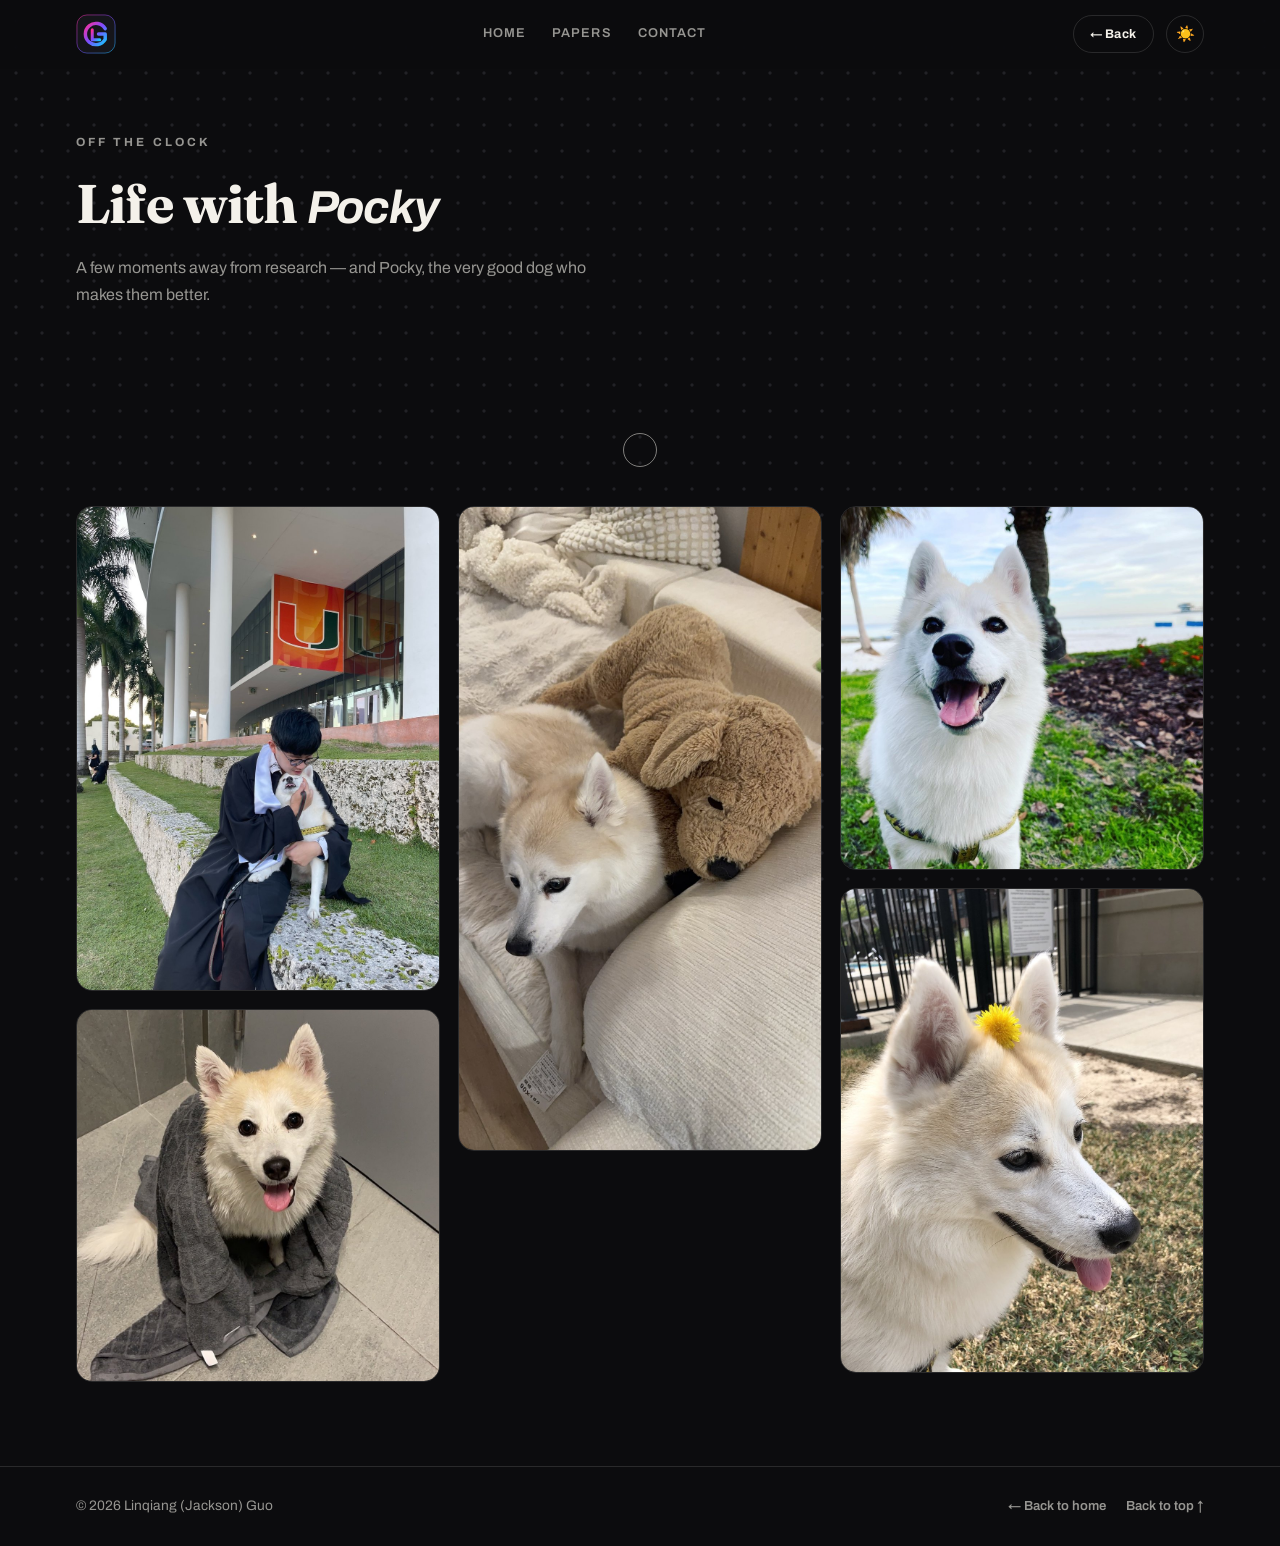
==== life.html @ 6c708724 "Fix life gallery images not showing + add daytime logo - Life gallery: drop data-reveal (Intersectio" ====
<!DOCTYPE html>
<html lang="en">
<head>
  <meta charset="UTF-8" />
  <meta name="viewport" content="width=device-width, initial-scale=1.0" />
  <title>Off the Clock — Linqiang (Jackson) Guo</title>
  <meta name="description" content="Life beyond research — coffee, walks, and my dog." />
  <link rel="preconnect" href="https://fonts.googleapis.com" />
  <link rel="preconnect" href="https://fonts.gstatic.com" crossorigin />
  <link href="https://fonts.googleapis.com/css2?family=Anton&family=Archivo:ital,wght@0,400..800;1,400..800&family=Fraunces:opsz,wght@9..144,400..700&display=swap" rel="stylesheet" />
  <link rel="icon" href="assets/img/favicon-lg.svg?v=7" type="image/svg+xml" />
  <link rel="stylesheet" href="assets/css/editorial.css?v=27" />
</head>
<body>

  <!-- intro loader -->
  <div class="loader" id="loader" aria-hidden="true">
    <div class="loader__inner">
      <span class="loader__name">Off the Clock</span>
      <span class="loader__bar"><i></i></span>
    </div>
  </div>

  <canvas class="fx-canvas" id="fxCanvas" aria-hidden="true"></canvas>
  <canvas class="meteor-canvas" id="meteorCanvas" aria-hidden="true"></canvas>

  <!-- ===== Navigation ===== -->
  <header class="nav" id="nav">
    <div class="container nav__inner">
      <a href="index.html#top" class="nav__brand" aria-label="Linqiang Guo — home">
        <img class="brandmark-img logo-dark" src="assets/img/logo-lg.svg?v=27" alt="LG" width="40" height="40" />
        <img class="brandmark-img logo-light" src="assets/img/logo-lg-light.svg?v=27" alt="" width="40" height="40" aria-hidden="true" />
      </a>
      <nav class="nav__links" id="navLinks" aria-label="Primary">
        <a href="index.html#top">Home</a>
        <a href="index.html#publications">Papers</a>
        <a href="index.html#contact">Contact</a>
      </nav>
      <div class="nav__actions">
        <a href="index.html" class="btn btn--sm">← Back</a>
        <button class="theme-toggle" id="themeToggle" aria-label="Toggle light/dark mode"><span id="themeIcon">☀️</span></button>
        <button class="nav__burger" id="navBurger" aria-label="Toggle menu"><span></span><span></span><span></span></button>
      </div>
    </div>
  </header>

  <main id="top">
    <!-- ===== Hero ===== -->
    <section class="hero life-hero">
      <div class="container">
        <p class="hero__eyebrow eyebrow">Off the Clock</p>
        <h1 class="hero__name">Life with <span class="hero__alias">Pocky</span></h1>
        <p class="hero__lede">A few moments away from research — and Pocky, the very good dog who makes them better.</p>
      </div>
    </section>

    <!-- ===== Gallery ===== -->
    <section class="section" id="gallery">
      <div class="container">
        <div class="life-gallery">
          <figure class="life-shot"><img src="assets/img/life/life-1.jpg?v=23" alt="Graduation day with Pocky" loading="lazy" /><figcaption>Graduation day with Pocky 🎓</figcaption></figure>
          <figure class="life-shot"><img src="assets/img/life/life-2.jpg?v=23" alt="Pocky wrapped in a towel" loading="lazy" /><figcaption>Pocky, fresh from the bath 🛁</figcaption></figure>
          <figure class="life-shot"><img src="assets/img/life/life-3.jpg?v=23" alt="Pocky resting on the couch" loading="lazy" /><figcaption>Couch companion</figcaption></figure>
          <figure class="life-shot"><img src="assets/img/life/life-4.jpg?v=23" alt="Pocky at the beach" loading="lazy" /><figcaption>Beach mornings 🌊</figcaption></figure>
          <figure class="life-shot"><img src="assets/img/life/life-5.jpg?v=23" alt="Pocky with a dandelion" loading="lazy" /><figcaption>Pocky &amp; the dandelions 🌼</figcaption></figure>
        </div>
      </div>
    </section>
  </main>

  <!-- ===== Footer ===== -->
  <footer class="footer">
    <div class="container footer__inner">
      <p>© <span id="year"></span> Linqiang (Jackson) Guo</p>
      <div class="footer__links">
        <a href="index.html">← Back to home</a>
        <a href="#top">Back to top ↑</a>
      </div>
    </div>
  </footer>

  <div class="cursor-ring" id="cursorRing" aria-hidden="true"></div>
  <script src="assets/js/editorial.js?v=27"></script>
</body>
</html>
---- assets/css/editorial.css ----
/* ============================================================
   Linqiang Guo — Editorial homepage (Option 2)
   Unified dark theme. A full-page interactive dot grid sits
   behind all content and reacts to the cursor everywhere.
   ============================================================ */

:root {
  --ink: #0c0c0e;          /* near-black base                  */
  --paper: #f4f1ea;        /* light text                       */
  --paper-soft: rgba(244,241,234,0.6);
  --line: rgba(244,241,234,0.13);
  /* iridescent palette used by the cursor effects */
  --c1: #ff2e9a;  --c2: #7c4dff;  --c3: #18c7ff;  --c4: #ffd23f;
  --radius: 22px;
  --maxw: 1180px;
  --font-display: "Anton", "Archivo", sans-serif;
  --font-body: "Archivo", system-ui, sans-serif;
  /* cursor position (updated by JS, viewport px) */
  --mx: 50%; --my: 40%;
}

/* ---- Light / day theme ---- */
[data-theme="light"] {
  --ink: #f4f1ea;        /* light base (used as background) */
  --paper: #18181d;      /* dark text                       */
  --paper-soft: rgba(24,24,29,0.62);
  --line: rgba(24,24,29,0.14);
}

* { margin: 0; padding: 0; box-sizing: border-box; }
html { scroll-behavior: smooth; }
body {
  font-family: var(--font-body);
  background: var(--ink);
  color: var(--paper);
  line-height: 1.65;
  -webkit-font-smoothing: antialiased;
  overflow-x: hidden;
}
.container { width: 100%; max-width: var(--maxw); margin: 0 auto; padding: 0 26px; }
a { color: inherit; text-decoration: none; }
img { display: block; max-width: 100%; }
h1, h2, h3, h4 { font-family: var(--font-display); font-weight: 400; line-height: 1; letter-spacing: 0.01em; }

/* ===== Intro loader ===== */
.loader {
  position: fixed; inset: 0; z-index: 10000; background: var(--ink);
  display: grid; place-items: center;
  transition: opacity 0.6s ease, visibility 0.6s ease;
}
.loader.is-done { opacity: 0; visibility: hidden; }
.loader__inner { text-align: center; }
.loader__name {
  display: block; font-family: var(--font-display);
  font-size: clamp(1.6rem, 5vw, 3rem); letter-spacing: 0.04em; text-transform: uppercase;
  background: linear-gradient(120deg, var(--c1), var(--c2), var(--c3));
  -webkit-background-clip: text; background-clip: text; color: transparent;
}
.loader__bar { display: block; width: 180px; height: 2px; margin: 18px auto 0; background: var(--line); border-radius: 2px; overflow: hidden; }
.loader__bar i { display: block; height: 100%; width: 0; background: linear-gradient(90deg, var(--c1), var(--c3)); animation: load 1s ease forwards; }
@keyframes load { to { width: 100%; } }

/* ===== Custom cursor (enabled by JS on fine-pointer devices) ===== */
.cursor-dot, .cursor-ring { display: none; }
.has-custom-cursor { cursor: none; }
.has-custom-cursor a, .has-custom-cursor button, .has-custom-cursor .portrait { cursor: none; }
.has-custom-cursor .cursor-dot, .has-custom-cursor .cursor-ring {
  display: block; position: fixed; top: 0; left: 0; z-index: 9999; pointer-events: none;
  border-radius: 50%; transform: translate(-50%, -50%); will-change: transform;
}
.has-custom-cursor .cursor-dot { width: 6px; height: 6px; background: var(--paper); }
.has-custom-cursor .cursor-ring {
  width: 34px; height: 34px; border: 1.5px solid color-mix(in srgb, var(--paper) 50%, transparent);
  transition: width 0.2s ease, height 0.2s ease, background 0.2s ease, border-color 0.2s ease;
}
.has-custom-cursor .cursor-ring.is-hover { width: 56px; height: 56px; border-color: transparent; background: rgba(124,77,255,0.2); }

/* full-page dot-grid canvas behind everything */
.fx-canvas { position: fixed; inset: 0; width: 100%; height: 100%; z-index: 0; pointer-events: none; }
/* meteor cursor canvas — above all content */
.meteor-canvas { position: fixed; inset: 0; width: 100%; height: 100%; z-index: 9990; pointer-events: none; }
/* keep all real content above the canvas */
.nav, main, .footer { position: relative; z-index: 1; }

.eyebrow {
  font-family: var(--font-body); font-size: 0.74rem; font-weight: 700;
  letter-spacing: 0.26em; text-transform: uppercase; color: var(--paper-soft);
}

.bigtitle { font-size: clamp(1.9rem, 5vw, 3.6rem); text-transform: uppercase; margin-bottom: 8px; }
.section__head { margin-bottom: 44px; }
.section__head .eyebrow { display: block; margin-bottom: 14px; }

/* ===== Buttons ===== */
.btn {
  display: inline-block; padding: 13px 26px; border-radius: 999px;
  font-family: var(--font-body); font-weight: 700; font-size: 0.9rem;
  letter-spacing: 0.04em; cursor: pointer; border: 1.5px solid transparent;
  transition: transform 0.18s, box-shadow 0.2s, background 0.2s, color 0.2s, border-color 0.2s;
}
.btn:hover { transform: translateY(-2px); }
.btn--primary {
  color: #0c0c0e;
  background: linear-gradient(120deg, var(--c1), var(--c2), var(--c3));
  background-size: 200% 200%; box-shadow: 0 10px 30px rgba(124,77,255,0.35);
  animation: shift 6s ease infinite;
}
@keyframes shift { 0%,100% { background-position: 0% 50%; } 50% { background-position: 100% 50%; } }
.btn--ghost { border-color: var(--line); color: var(--paper); }
.btn--ghost:hover { border-color: var(--paper); }
.btn--sm { padding: 8px 16px; font-size: 0.78rem; border-color: var(--line); }
.btn--sm:hover { border-color: var(--paper); }
.btn--lg { padding: 16px 36px; font-size: 1rem; }

/* ===== Nav ===== */
.nav {
  position: sticky; top: 0; z-index: 100;
  backdrop-filter: blur(12px);
  background: color-mix(in srgb, var(--ink) 72%, transparent);
  border-bottom: 1px solid transparent; transition: border-color 0.3s;
}
.nav.scrolled { border-bottom-color: var(--line); }
.nav__inner { display: flex; align-items: center; justify-content: space-between; height: 68px; }
.nav__brand { display: inline-flex; align-items: center; }
.brandmark-img { display: block; width: 40px; height: 40px; transition: transform 0.2s ease; }
.nav__brand:hover .brandmark-img { transform: translateY(-1px) rotate(-3deg); }
/* day / night logo swap */
.brandmark-img.logo-light { display: none; }
[data-theme="light"] .brandmark-img.logo-dark { display: none; }
[data-theme="light"] .brandmark-img.logo-light { display: block; }
.nav__links { display: flex; gap: 26px; }
.nav__links a {
  font-size: 0.8rem; font-weight: 600; letter-spacing: 0.08em; text-transform: uppercase;
  color: var(--paper-soft); position: relative; transition: color 0.2s;
}
.nav__links a:hover { color: var(--paper); }
.nav__links a::after { content: ""; position: absolute; left: 0; bottom: -6px; height: 2px; width: 0; background: linear-gradient(90deg, var(--c1), var(--c3)); transition: width 0.25s; }
.nav__links a:hover::after { width: 100%; }
.nav__actions { display: flex; align-items: center; gap: 12px; }
.theme-toggle {
  width: 38px; height: 38px; border-radius: 50%; border: 1px solid var(--line);
  background: transparent; color: var(--paper); cursor: pointer; font-size: 0.95rem;
  line-height: 1; display: grid; place-items: center;
  transition: border-color 0.2s, transform 0.2s;
}
.theme-toggle:hover { border-color: var(--paper); transform: rotate(18deg); }
.nav__burger { display: none; flex-direction: column; gap: 5px; background: none; border: 0; cursor: pointer; padding: 6px; }
.nav__burger span { width: 24px; height: 2px; background: var(--paper); border-radius: 2px; }

/* ===== Hero ===== */
.hero { position: relative; padding: 64px 0 84px; }
.hero__inner { position: relative; z-index: 1; display: grid; grid-template-columns: 1.2fr 0.8fr; gap: 46px; align-items: center; }
.hero__eyebrow { color: var(--paper-soft); margin-bottom: 18px; }
.hero__eyebrow b { color: var(--paper); }
/* giant name filled with cursor-following iridescent colour (toned down in size) */
.hero__name {
  font-family: "Fraunces", Georgia, serif;
  font-weight: 700; font-optical-sizing: auto; font-style: normal;
  font-size: clamp(1.4rem, 5.4vw, 3.4rem); line-height: 1.2; letter-spacing: -0.015em;
  text-transform: none; white-space: nowrap; margin-bottom: 14px; padding-bottom: 0.1em;
  overflow: visible;
  background: radial-gradient(circle 340px at var(--mx) var(--my),
              var(--c1) 0%, var(--c2) 26%, var(--c3) 50%, var(--paper) 74%);
  -webkit-background-clip: text; background-clip: text; color: transparent;
  -webkit-text-fill-color: transparent;
}
.hero__alias { font-family: "Archivo", sans-serif; font-size: 0.85em; font-weight: 700; font-style: italic; }
.hero__role { font-size: 1.08rem; color: var(--paper-soft); font-weight: 500; max-width: 520px; margin-bottom: 16px; }
.hero__lede { font-size: 1rem; color: var(--paper-soft); max-width: 520px; margin-bottom: 30px; }
.hero__cta { display: flex; gap: 12px; flex-wrap: wrap; margin-bottom: 26px; }
.hero__socials { display: flex; gap: 22px; flex-wrap: wrap; }
.hero__socials a { font-size: 0.85rem; font-weight: 600; letter-spacing: 0.04em; color: var(--paper-soft); transition: color 0.2s; }
.hero__socials a:hover { color: var(--paper); }

/* portrait — full colour with a subtle iridescent frame */
.hero__media { display: grid; place-items: center; }
.portrait {
  width: 300px; height: 360px; border-radius: 24px; padding: 3px;
  background: linear-gradient(135deg, var(--c1), var(--c2), var(--c3));
  box-shadow: 0 30px 70px rgba(0,0,0,0.5); overflow: hidden;
}
.portrait img {
  width: 100%; height: 100%; object-fit: cover; object-position: center 18%;
  border-radius: 21px; display: block; transition: transform 0.5s ease;
}
.portrait:hover img { transform: scale(1.04); }

/* ===== Sections (all transparent so the dot grid shows through) ===== */
.section { padding: 84px 0; position: relative; }
.section + .section, .section--paper { border-top: 1px solid var(--line); }

/* ===== About / statement ===== */
.statement { font-size: clamp(1.5rem, 3.6vw, 2.7rem); line-height: 1.15; max-width: 920px; font-family: var(--font-display); text-transform: uppercase; }
.statement em { font-style: normal; background: linear-gradient(120deg, var(--c1), var(--c2), var(--c3)); -webkit-background-clip: text; background-clip: text; color: transparent; }
.about-grid { display: grid; grid-template-columns: 1.1fr 0.9fr; gap: 48px; margin-top: 44px; }
.about-grid p { color: var(--paper-soft); margin-bottom: 16px; }
.about-grid strong { color: var(--paper); }
.facts { list-style: none; display: grid; grid-template-columns: 1fr 1fr; gap: 12px; margin-top: 20px; }
.facts li { display: flex; gap: 10px; align-items: center; font-weight: 600; font-size: 0.95rem; }

/* timeline (education / experience) */
.tl-title { font-family: var(--font-display); font-size: 1.4rem; text-transform: uppercase; margin-bottom: 22px; }
.tl { list-style: none; position: relative; }
.tl::before { content: ""; position: absolute; left: 6px; top: 6px; bottom: 6px; width: 2px; background: var(--paper); opacity: 0.14; }
.tl__item { position: relative; padding-left: 30px; padding-bottom: 26px; }
.tl__item:last-child { padding-bottom: 0; }
.tl__dot { position: absolute; left: 0; top: 5px; width: 14px; height: 14px; border-radius: 50%; background: linear-gradient(120deg, var(--c1), var(--c3)); }
.tl__date { font-size: 0.8rem; font-weight: 700; letter-spacing: 0.04em; color: var(--paper-soft); }
.tl__item h4 { font-family: var(--font-body); font-weight: 700; font-size: 1.02rem; margin: 4px 0 2px; }
.tl__item p { font-size: 0.92rem; color: var(--paper-soft); }
.tl__points { list-style: none; margin-top: 8px; display: flex; flex-direction: column; gap: 6px; }
.tl__points li { position: relative; padding-left: 16px; font-size: 0.94rem; color: var(--paper-soft); }
.tl__points li::before { content: "▹"; position: absolute; left: 0; color: var(--c3); }

/* ===== Skills ===== */
.skills { display: grid; grid-template-columns: repeat(3, 1fr); gap: 22px; }
.skill { border: 1px solid var(--line); border-radius: var(--radius); padding: 28px 24px; background: rgba(255,255,255,0.02); transition: transform 0.25s, border-color 0.25s; }
.skill:hover { transform: translateY(-5px); border-color: rgba(244,241,234,0.3); }
.skill__icon { font-size: 1.8rem; margin-bottom: 12px; }
.skill h3 { font-family: var(--font-body); font-weight: 700; font-size: 1.1rem; margin-bottom: 16px; }
.tags { list-style: none; display: flex; flex-wrap: wrap; gap: 8px; }
.tags li { font-size: 0.76rem; font-weight: 700; padding: 5px 12px; border-radius: 999px; background: color-mix(in srgb, var(--c2) 18%, transparent); color: #c7b8ff; }
[data-theme="light"] .tags li { background: rgba(124,77,255,0.14); color: #4a2fb8; }

/* ===== Publications — numbered editorial list ===== */
.pubs { list-style: none; counter-reset: pub; }
.pub { counter-increment: pub; display: grid; grid-template-columns: 64px 150px 1fr; gap: 20px; align-items: start; padding: 24px 0; border-top: 1px solid var(--line); transition: padding-left 0.3s; }
.pub:last-child { border-bottom: 1px solid var(--line); }
.pub:hover { padding-left: 10px; }
.pub__no { font-family: var(--font-display); font-size: 1.6rem; opacity: 0.4; }
.pub__no::before { content: counter(pub, decimal-leading-zero); }
.pub__venue .badge { display: inline-block; font-family: var(--font-body); font-size: 0.72rem; font-weight: 700; padding: 6px 12px; border-radius: 8px; white-space: nowrap; }
.badge--hot { background: linear-gradient(120deg, var(--c1), var(--c2)); color: #fff; }
.badge--soft { border: 1px solid var(--line); color: var(--paper-soft); }
.pub__body h3 { font-family: var(--font-body); font-weight: 700; font-size: 1.08rem; line-height: 1.35; margin-bottom: 6px; }
.pub__authors { font-size: 0.92rem; color: var(--paper-soft); }
.pub__authors strong { color: var(--paper); }
.pub__note { font-size: 0.84rem; font-style: italic; color: var(--paper-soft); margin-top: 4px; }

/* ===== News ===== */
.news { list-style: none; }
.news__item { display: grid; grid-template-columns: 130px 1fr; gap: 22px; align-items: baseline; padding: 18px 0; border-top: 1px solid var(--line); }
.news__item:last-child { border-bottom: 1px solid var(--line); }
.news__date { position: relative; padding-left: 18px; font-weight: 700; font-size: 0.85rem; letter-spacing: 0.04em; color: var(--paper); white-space: nowrap; }
.news__date::before { content: ""; position: absolute; left: 0; top: 0.45em; width: 9px; height: 9px; border-radius: 50%; background: linear-gradient(120deg, var(--c1), var(--c3)); }
.news__text { color: var(--paper-soft); font-size: 1rem; }
.news__text strong { color: var(--paper); font-weight: 700; }
.news__text em { font-style: normal; background: linear-gradient(120deg, var(--c1), var(--c2), var(--c3)); -webkit-background-clip: text; background-clip: text; color: transparent; font-weight: 700; }

/* ===== Life portal (homepage entry to the life gallery) ===== */
.portal {
  display: grid; grid-template-columns: 1.05fr 0.95fr; align-items: stretch;
  border: 1px solid var(--line); border-radius: var(--radius); overflow: hidden;
  background: rgba(255,255,255,0.02); text-decoration: none; color: inherit;
  transition: border-color 0.3s ease, transform 0.3s ease, box-shadow 0.3s ease;
}
.portal:hover { border-color: color-mix(in srgb, var(--paper) 30%, transparent); transform: translateY(-4px); box-shadow: 0 24px 60px rgba(0,0,0,0.28); }
.portal__media { overflow: hidden; }
.portal__media img { width: 100%; height: 100%; min-height: 300px; object-fit: cover; display: block; transition: transform 0.6s ease; }
.portal:hover .portal__media img { transform: scale(1.05); }
.portal__body { padding: clamp(28px, 4vw, 48px); display: flex; flex-direction: column; justify-content: center; }
.portal__title { font-family: var(--font-display); font-size: clamp(1.8rem, 4vw, 3rem); line-height: 1; text-transform: uppercase; margin-bottom: 16px; }
.portal__text { color: var(--paper-soft); margin-bottom: 24px; max-width: 360px; }
.portal__cta { display: inline-flex; align-items: center; gap: 8px; font-weight: 700; letter-spacing: 0.04em; color: var(--paper); }
.portal__arrow { transition: transform 0.3s ease; }
.portal:hover .portal__arrow { transform: translate(4px, -4px); }
@media (max-width: 760px) { .portal { grid-template-columns: 1fr; } }

/* ===== Life gallery (life.html) ===== */
.life-gallery { columns: 3 260px; column-gap: 18px; }
.life-shot { position: relative; break-inside: avoid; margin: 0 0 18px; border-radius: 16px; overflow: hidden; border: 1px solid var(--line); animation: lifeIn 0.6s ease both; }
.life-shot:nth-child(2) { animation-delay: 0.07s; }
.life-shot:nth-child(3) { animation-delay: 0.14s; }
.life-shot:nth-child(4) { animation-delay: 0.21s; }
.life-shot:nth-child(5) { animation-delay: 0.28s; }
@keyframes lifeIn { from { opacity: 0; transform: translateY(16px); } to { opacity: 1; transform: none; } }
.life-shot img { width: 100%; display: block; transition: transform 0.6s ease; }
.life-shot:hover img { transform: scale(1.05); }
.life-shot figcaption {
  position: absolute; left: 0; right: 0; bottom: 0; padding: 16px 18px;
  font-weight: 600; color: #fff; background: linear-gradient(transparent, rgba(0,0,0,0.65));
  opacity: 0; transform: translateY(8px); transition: opacity 0.3s ease, transform 0.3s ease;
}
.life-shot:hover figcaption { opacity: 1; transform: none; }

/* ===== Contact ===== */
.contact { text-align: center; }
.contact .bigtitle { font-size: clamp(2.4rem, 7vw, 5rem); background: radial-gradient(circle 380px at var(--mx) var(--my), var(--c1), var(--c2) 30%, var(--c3) 55%, var(--paper) 78%); -webkit-background-clip: text; background-clip: text; color: transparent; }
.contact__lead { color: var(--paper-soft); font-size: 1.1rem; max-width: 540px; margin: 14px auto 30px; }
.contact__socials { display: flex; justify-content: center; gap: 24px; margin-top: 36px; flex-wrap: wrap; }
.contact__socials a { font-weight: 600; color: var(--paper-soft); transition: color 0.2s; }
.contact__socials a:hover { color: var(--paper); }

/* ===== Footer ===== */
.footer { border-top: 1px solid var(--line); padding: 28px 0; }
.footer__inner { display: flex; justify-content: space-between; align-items: center; flex-wrap: wrap; gap: 14px; }
.footer p { color: var(--paper-soft); font-size: 0.86rem; }
.footer__links { display: flex; gap: 20px; flex-wrap: wrap; }
.footer__links a { font-size: 0.82rem; color: var(--paper-soft); font-weight: 600; transition: color 0.2s; }
.footer__links a:hover { color: var(--paper); }

/* ===== Reveal on scroll ===== */
[data-reveal] { opacity: 0; transform: translateY(26px); transition: opacity 0.7s ease, transform 0.7s ease; }
[data-reveal].is-visible { opacity: 1; transform: none; }

/* ===== Responsive ===== */
@media (max-width: 880px) {
  .hero__inner { grid-template-columns: 1fr; text-align: center; }
  .hero__cta, .hero__socials { justify-content: center; }
  .hero__role, .hero__lede { margin-left: auto; margin-right: auto; }
  .hero__media { order: -1; margin-bottom: 18px; }
  .about-grid { grid-template-columns: 1fr; gap: 34px; }
  .facts { grid-template-columns: 1fr; }
  .skills { grid-template-columns: 1fr; }
  .pub { grid-template-columns: 48px 1fr; }
  .pub__venue { grid-column: 2; }
  .news__item { grid-template-columns: 1fr; gap: 4px; }

  .nav__links {
    position: fixed; inset: 68px 0 auto 0; flex-direction: column; gap: 0;
    background: var(--ink); border-bottom: 1px solid var(--line);
    padding: 10px 26px; transform: translateY(-140%); transition: transform 0.3s ease;
  }
  .nav__links.open { transform: translateY(0); }
  .nav__links a { padding: 14px 0; border-bottom: 1px solid var(--line); }
  .nav__burger { display: flex; }
}

@media (max-width: 480px) {
  /* let the long name wrap instead of overflowing on small phones */
  .hero__name { white-space: normal; }
  .container { padding: 0 18px; }
  .section { padding: 64px 0; }
  .hero { padding: 48px 0 60px; }
  .nav__inner { height: 60px; }
  .nav__actions { gap: 8px; }
}

@media (prefers-reduced-motion: reduce) {
  * { animation: none !important; transition-duration: 0.001ms !important; scroll-behavior: auto !important; }
  .fx-canvas { display: none; }
  .meteor-canvas { display: none; }
  .loader { display: none; }
}
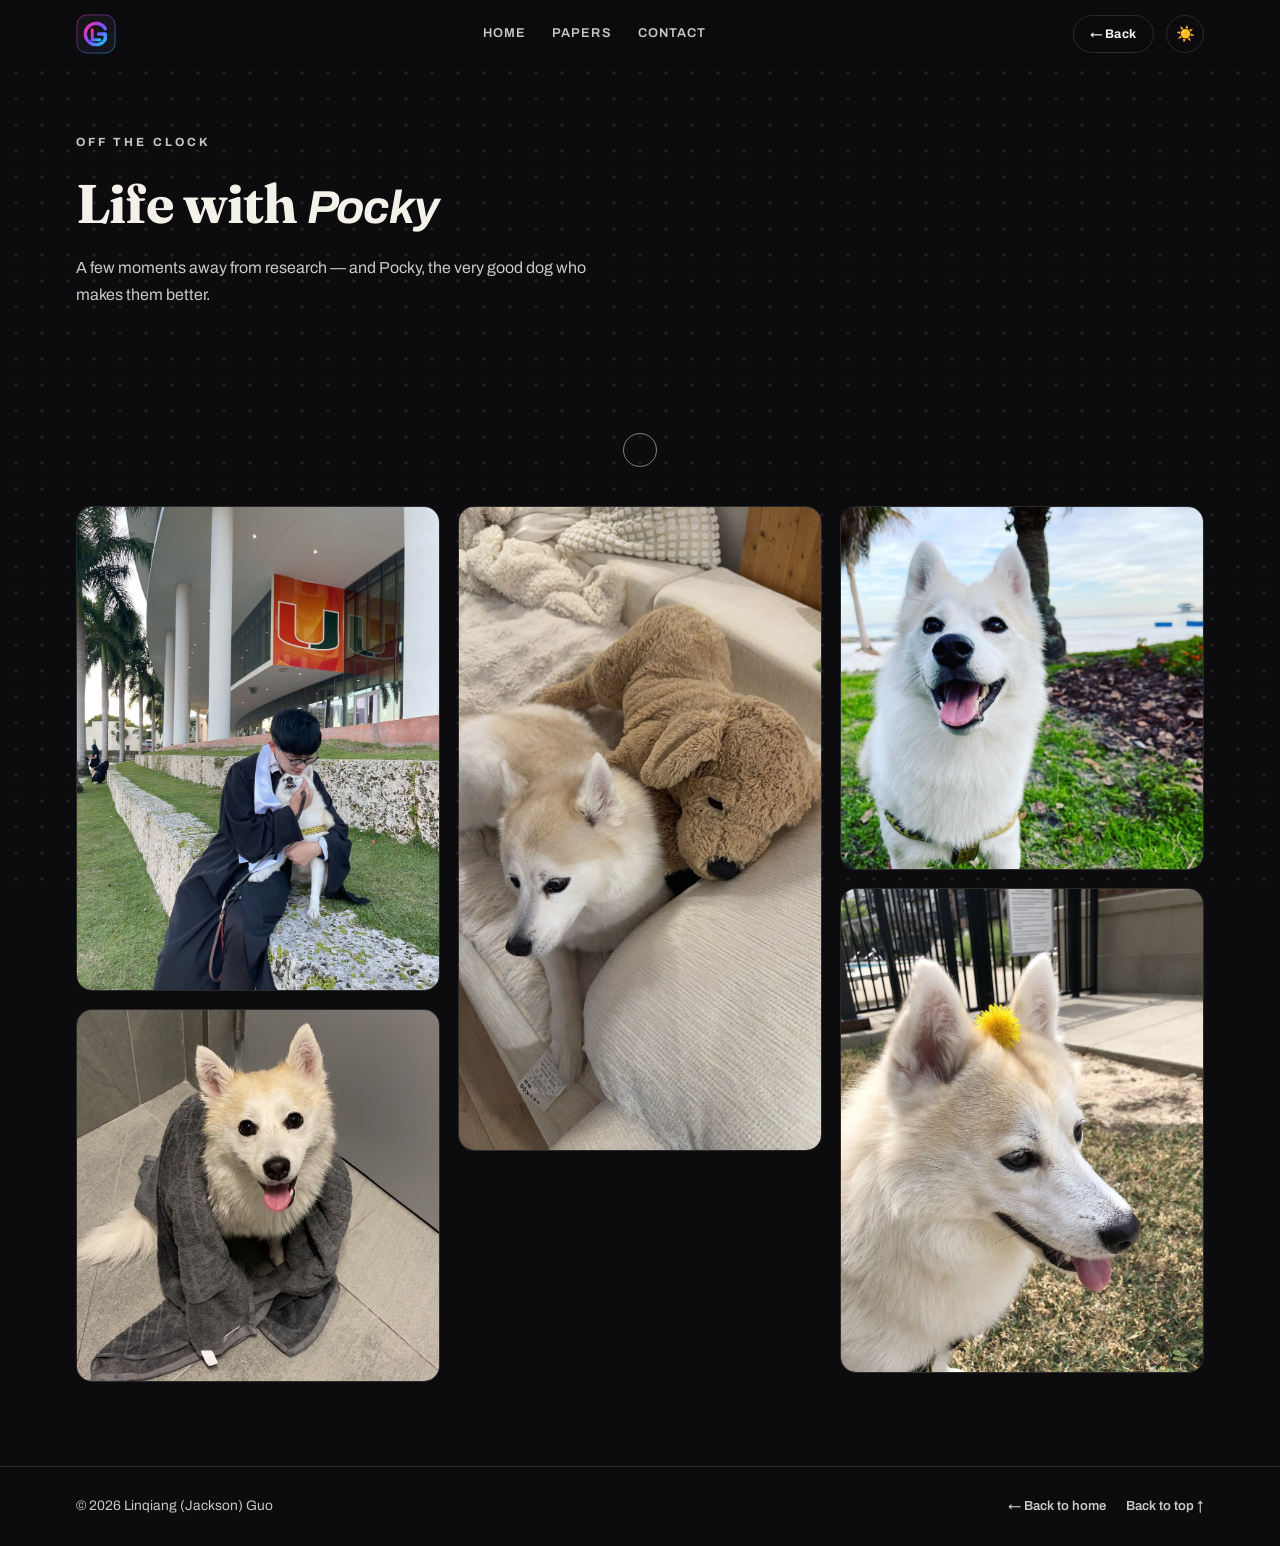
==== commit abc2acba: "Improve contrast of muted/small text for readability Raise the --paper-soft opacity in both themes (" ====
--- a/life.html
+++ b/life.html
@@ -9,7 +9,7 @@
   <link rel="preconnect" href="https://fonts.gstatic.com" crossorigin />
   <link href="https://fonts.googleapis.com/css2?family=Anton&family=Archivo:ital,wght@0,400..800;1,400..800&family=Fraunces:opsz,wght@9..144,400..700&display=swap" rel="stylesheet" />
   <link rel="icon" href="assets/img/favicon-lg.svg?v=7" type="image/svg+xml" />
-  <link rel="stylesheet" href="assets/css/editorial.css?v=27" />
+  <link rel="stylesheet" href="assets/css/editorial.css?v=34" />
 </head>
 <body>
 
@@ -28,8 +28,8 @@
   <header class="nav" id="nav">
     <div class="container nav__inner">
       <a href="index.html#top" class="nav__brand" aria-label="Linqiang Guo — home">
-        <img class="brandmark-img logo-dark" src="assets/img/logo-lg.svg?v=27" alt="LG" width="40" height="40" />
-        <img class="brandmark-img logo-light" src="assets/img/logo-lg-light.svg?v=27" alt="" width="40" height="40" aria-hidden="true" />
+        <img class="brandmark-img logo-dark" src="assets/img/logo-lg.svg?v=29" alt="LG" width="40" height="40" />
+        <img class="brandmark-img logo-light" src="assets/img/logo-lg-light.svg?v=30" alt="" width="40" height="40" aria-hidden="true" />
       </a>
       <nav class="nav__links" id="navLinks" aria-label="Primary">
         <a href="index.html#top">Home</a>
@@ -80,6 +80,6 @@
   </footer>
 
   <div class="cursor-ring" id="cursorRing" aria-hidden="true"></div>
-  <script src="assets/js/editorial.js?v=27"></script>
+  <script src="assets/js/editorial.js?v=34"></script>
 </body>
 </html>
--- a/assets/css/editorial.css
+++ b/assets/css/editorial.css
@@ -7,7 +7,7 @@
 :root {
   --ink: #0c0c0e;          /* near-black base                  */
   --paper: #f4f1ea;        /* light text                       */
-  --paper-soft: rgba(244,241,234,0.6);
+  --paper-soft: rgba(244,241,234,0.82);
   --line: rgba(244,241,234,0.13);
   /* iridescent palette used by the cursor effects */
   --c1: #ff2e9a;  --c2: #7c4dff;  --c3: #18c7ff;  --c4: #ffd23f;
@@ -23,7 +23,7 @@
 [data-theme="light"] {
   --ink: #f4f1ea;        /* light base (used as background) */
   --paper: #18181d;      /* dark text                       */
-  --paper-soft: rgba(24,24,29,0.62);
+  --paper-soft: rgba(24,24,29,0.82);
   --line: rgba(24,24,29,0.14);
 }
 
@@ -232,6 +232,8 @@
 .pub__venue .badge { display: inline-block; font-family: var(--font-body); font-size: 0.72rem; font-weight: 700; padding: 6px 12px; border-radius: 8px; white-space: nowrap; }
 .badge--hot { background: linear-gradient(120deg, var(--c1), var(--c2)); color: #fff; }
 .badge--soft { border: 1px solid var(--line); color: var(--paper-soft); }
+a.badge { text-decoration: none; transition: color 0.2s ease, border-color 0.2s ease; }
+a.badge--soft:hover { color: var(--paper); border-color: color-mix(in srgb, var(--paper) 40%, transparent); }
 .pub__body h3 { font-family: var(--font-body); font-weight: 700; font-size: 1.08rem; line-height: 1.35; margin-bottom: 6px; }
 .pub__authors { font-size: 0.92rem; color: var(--paper-soft); }
 .pub__authors strong { color: var(--paper); }
@@ -312,8 +314,9 @@
   .about-grid { grid-template-columns: 1fr; gap: 34px; }
   .facts { grid-template-columns: 1fr; }
   .skills { grid-template-columns: 1fr; }
-  .pub { grid-template-columns: 48px 1fr; }
-  .pub__venue { grid-column: 2; }
+  .pub { grid-template-columns: 1fr; gap: 8px; }
+  .pub__no { font-size: 1.2rem; }
+  .pub__venue { grid-column: auto; }
   .news__item { grid-template-columns: 1fr; gap: 4px; }
 
   .nav__links {
